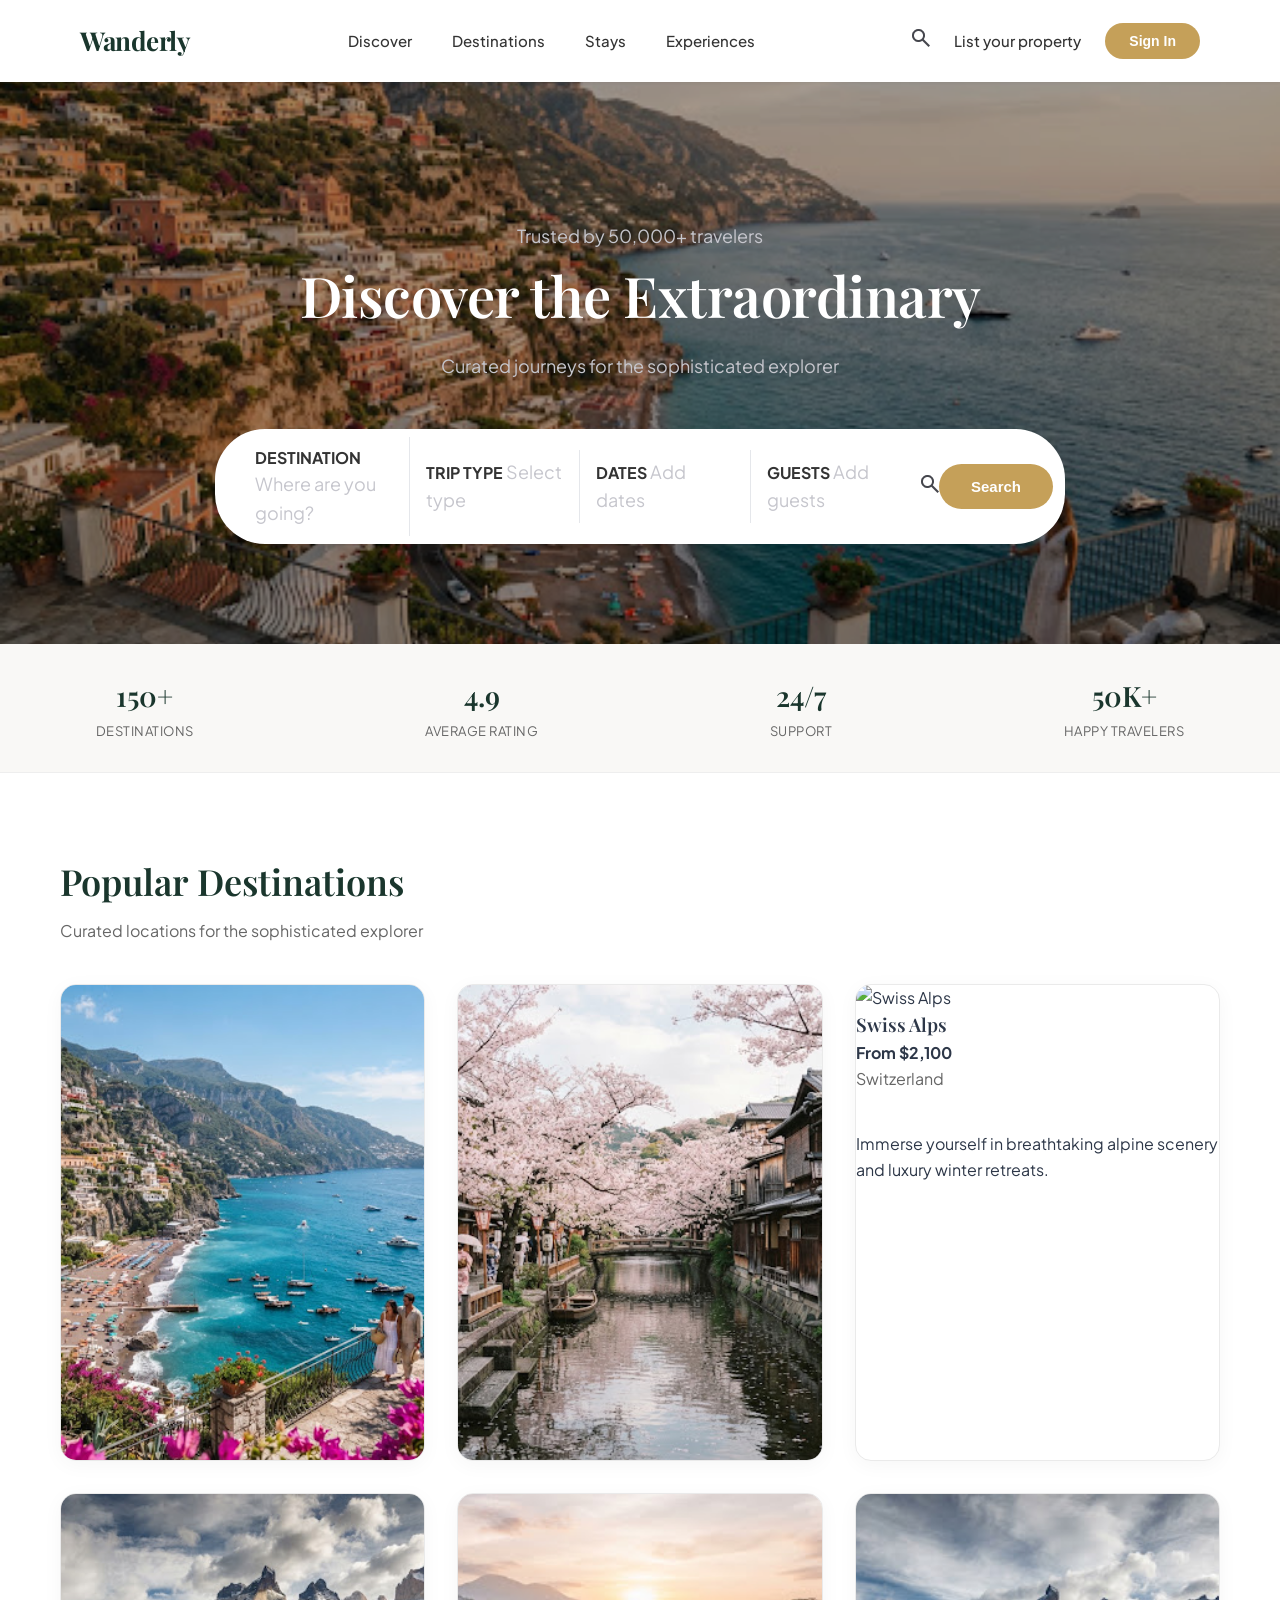
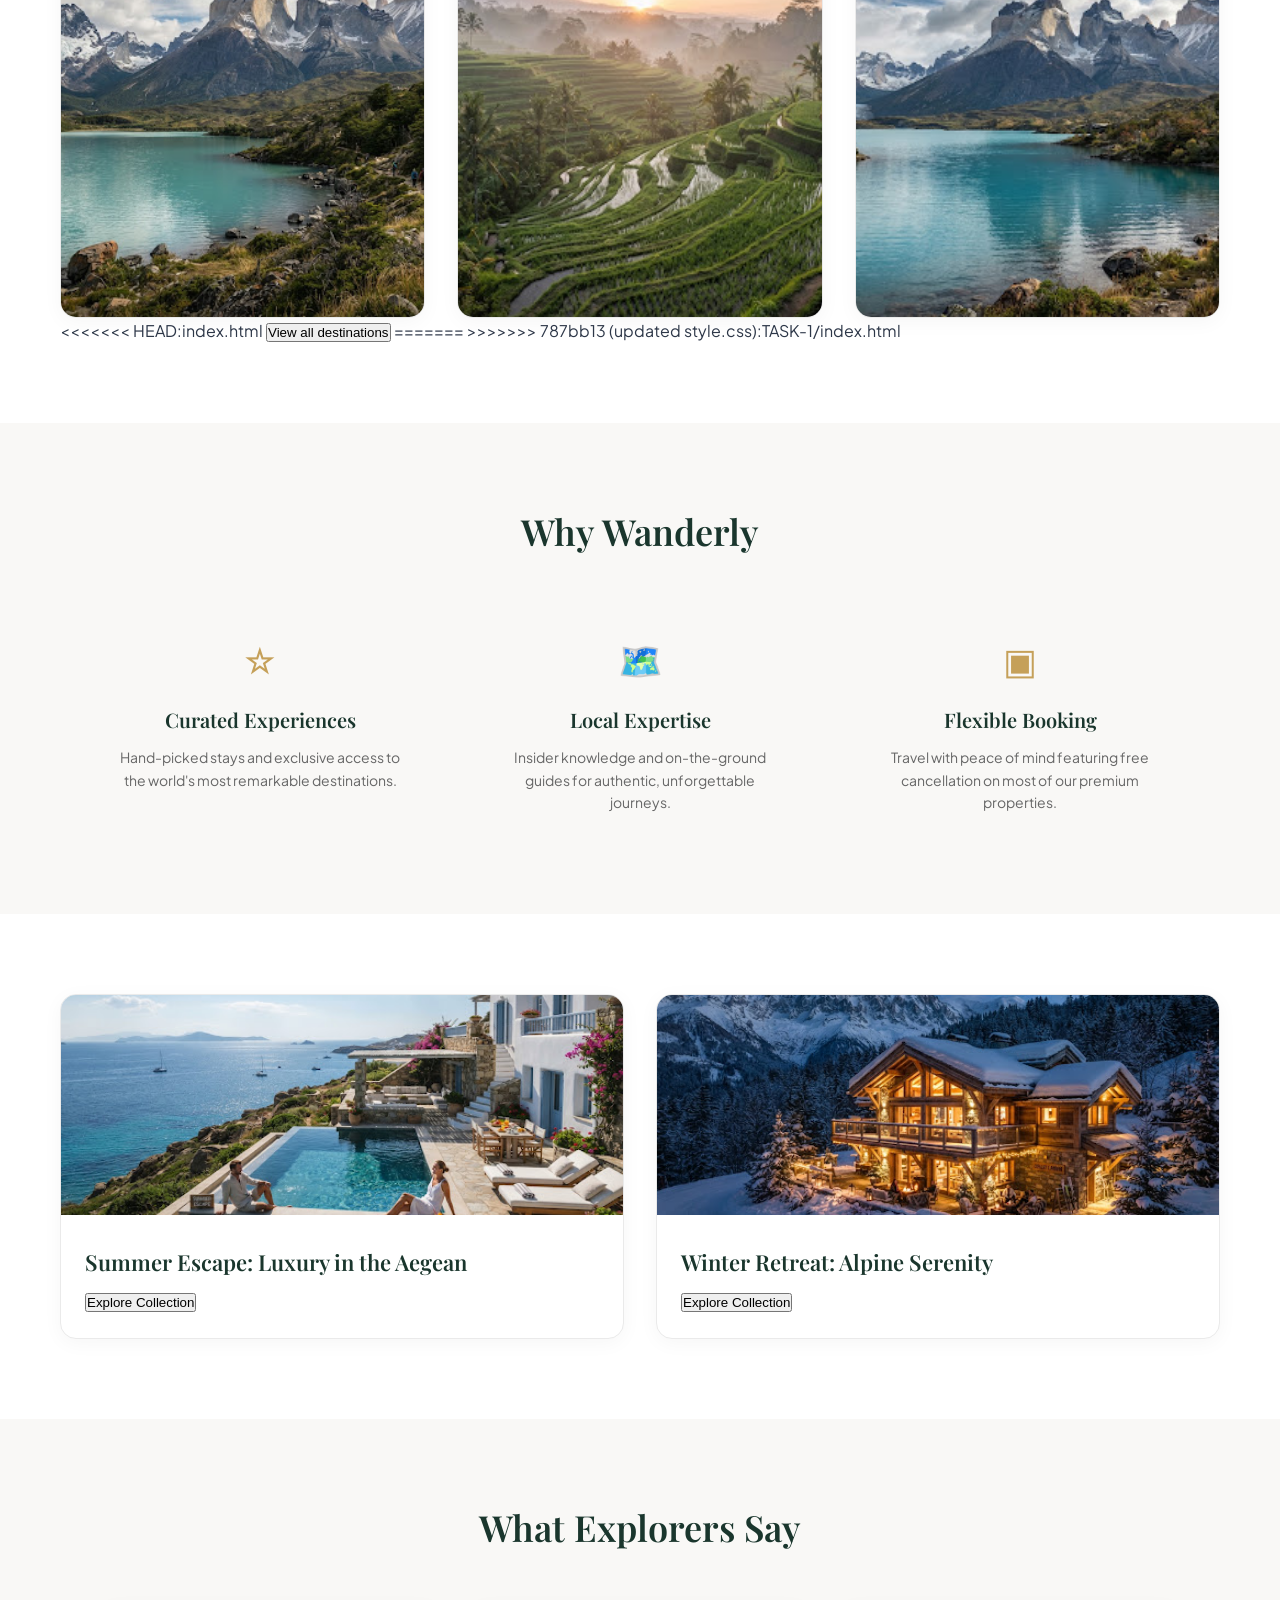
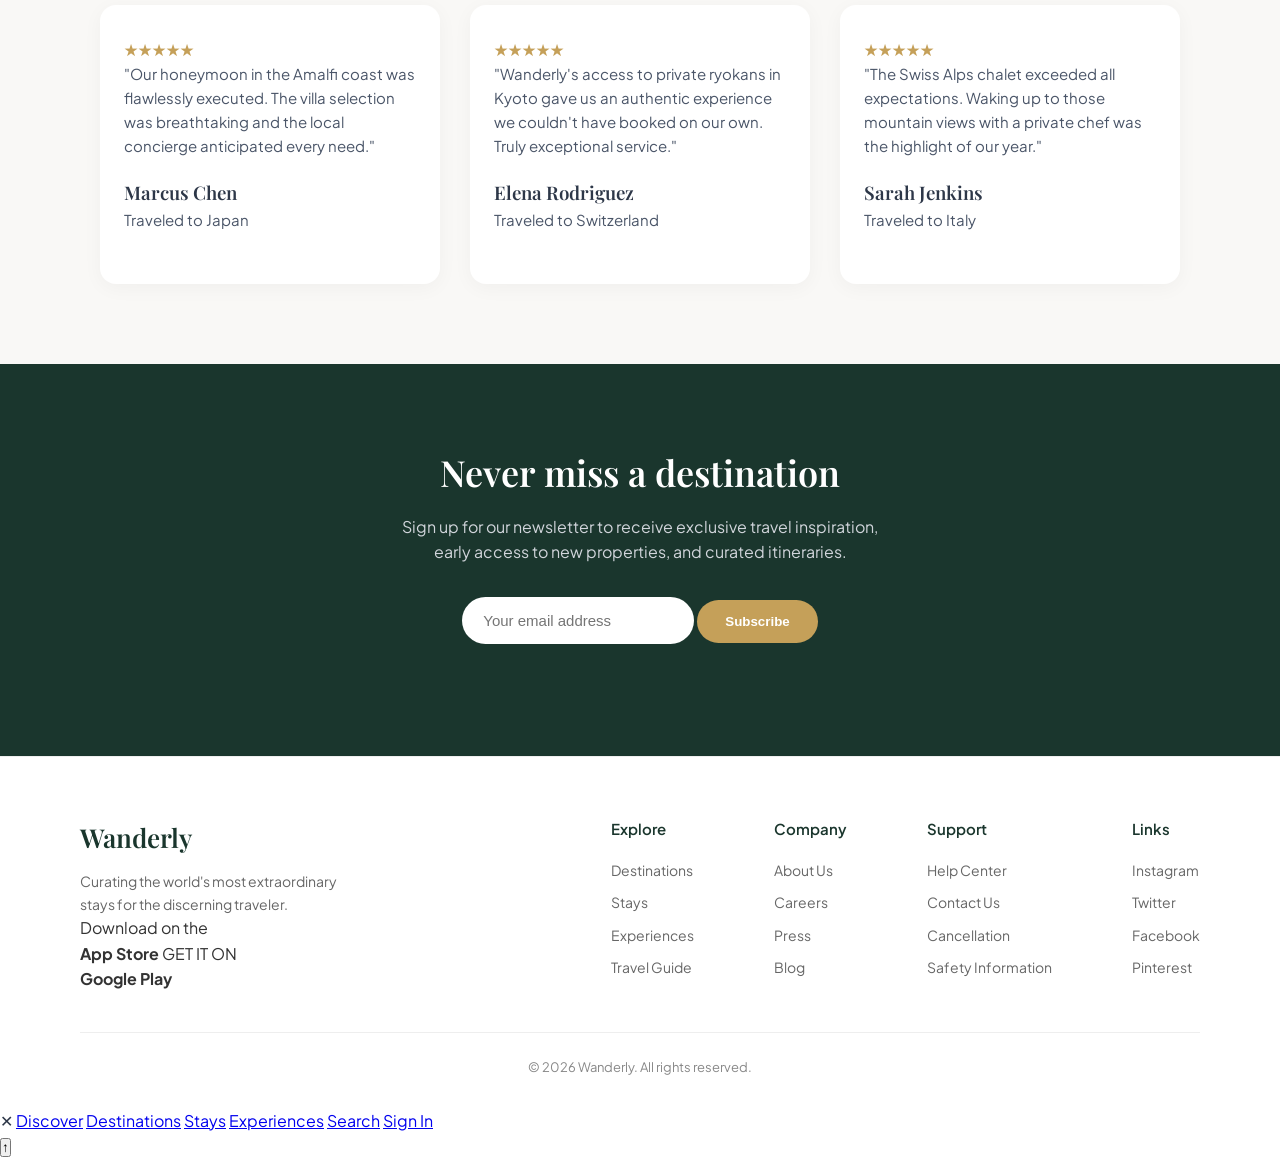
==== TASK-1/index.html @ 1d89bd7f "updated wanderly" ====
<!DOCTYPE html>
<html lang="en">

<head>
    <meta charset="UTF-8">
    <meta name="viewport" content="width=device-width, initial-scale=1.0">
    <title>Wanderly</title>
    <link rel="stylesheet" href="style.css">
</head>

<body>

    <header>
        <nav class="navbar">
            <a href="#" class="logo">Wanderly</a>

            <div class="nav-links">
                <a href="#">Discover</a>
                <a href="#">Destinations</a>
                <a href="#">Stays</a>
                <a href="#">Experiences</a>
            </div>

            <div class="nav-right">
                
                    <span>
    <img src="Button.png" alt="Image">
</span>
                </span>
                <a href="#">List your property</a>
                <button>Sign In</button>
            </div>

            <div class="hamburger">☰</div>
        </nav>

        <section class="hero">
            <div class="hero-content">
                <p>Trusted by 50,000+ travelers</p>
                <h1>Discover the Extraordinary</h1>
                <p>Curated journeys for the sophisticated explorer</p>
            </div>

            <div class="search-box">
                <div>
                    <strong>DESTINATION</strong>
                    <span>Where are you going?</span>
                </div>

                <div>
                    <strong>TRIP TYPE</strong>
                    <span>Select type</span>
                </div>

                <div>
                    <strong>DATES</strong>
                    <span>Add dates</span>
                </div>

                <div>
                    <strong>GUESTS</strong>
                    <span>Add guests</span>
                </div>
<span>
    <img src="Button.png" alt="">
</span>
                <button id="searchBtn">Search</button>
            </div>
        </section>

        <section class="stats">
            <div>
                <h3>150+</h3>
                <p>Destinations</p>
            </div>

            <div>
                <h3>4.9</h3>
                <p>Average Rating</p>
            </div>

            <div>
                <h3>24/7</h3>
                <p>Support</p>
            </div>

            <div>
                <h3>50K+</h3>
                <p>Happy Travelers</p>
            </div>
        </section>
    </header>


    <section class="destinations">
        <h2>Popular Destinations</h2>
        <p>Curated locations for the sophisticated explorer</p>

        <div class="destination-cards">

            <div class="card">
                <img src="card1.jpg" alt="Amalfi Coast">
                <span class="rating">4.9</span>
                <h3>Amalfi Coast</h3>
                <h4>From $1,500</h4>
                <p>Italy</p>
                <span>Experience the dramatic coastline, pastel-colored villages, and lemon groves of southern Italy.</span>
            </div>

            <div class="card">
                <img src="card2.jpg" alt="Kyoto">
                <span class="rating">4.8</span>
                <h3>Kyoto</h3>
                <h4>From $1,200</h4>
                <p>Japan</p>
                <span>Discover ancient temples, traditional tea houses, and tranquil bamboo forests.</span>
            </div>

            <div class="card">
                <img src="card3.jpg" alt="Swiss Alps">
                <span class="rating">4.9</span>
                <h3>Swiss Alps</h3>
                <h4>From $2,100</h4>
                <p>Switzerland</p>
                <span>Immerse yourself in breathtaking alpine scenery and luxury winter retreats.</span>
            </div>

            <div class="card">
                <img src="card4.jpg" alt="Santorini">
                <span class="rating">4.7</span>
                <h3>Santorini</h3>
                <h4>From $1,400</h4>
                <p>Greece</p>
                <span>Iconic whitewashed buildings overlooking the deep blue Aegean sea.</span>
            </div>

            <div class="card">
                <img src="card5.jpg" alt="Bali">
                <span class="rating">4.8</span>
                <h3>Bali</h3>
                <h4>From $950</h4>
                <p>Indonesia</p>
                <span>Lush jungles, vibrant culture, and serene wellness retreats.</span>
            </div>

            <div class="card">
                <img src="card6.jpg" alt="Patagonia">
                <span class="rating">4.9</span>
                <h3>Patagonia</h3>
                <h4>From $2,400</h4>
                <p>Chile</p>
                <span>Untamed wilderness, dramatic glaciers, and awe-inspiring landscapes.</span>
            </div>

        </div>

<<<<<<< HEAD:index.html
        <button class="view-all">View all destinations</button>
=======
   
>>>>>>> 787bb13 (updated style.css):TASK-1/index.html
    </section>


    <section class="why">
        <h2>Why Wanderly</h2>

        <div class="features">

            <div>
                <span>☆</span>
                <h3>Curated Experiences</h3>
                <p>Hand-picked stays and exclusive access to the world's most remarkable destinations.</p>
            </div>

            <div>
                <span>🗺️</span>
                <h3>Local Expertise</h3>
                <p>Insider knowledge and on-the-ground guides for authentic, unforgettable journeys.</p>
            </div>

            <div>
                <span>▣</span>
                <h3>Flexible Booking</h3>
                <p>Travel with peace of mind featuring free cancellation on most of our premium properties.</p>
            </div>

        </div>
    </section>


    <section class="offers">

        <div class="offer-card">
            <img src="offercard1.jpg"
                alt="Summer Escape">

            <div class="offer-text">
                <h2>Summer Escape: Luxury in the Aegean</h2>
                <button>Explore Collection</button>
            </div>
        </div>

        <div class="offer-card">
            <img src="offercard2.jpg"
                alt="Winter Retreat">

            <div class="offer-text">
                <h2>Winter Retreat: Alpine Serenity</h2>
                <button>Explore Collection</button>
            </div>
        </div>

    </section>


    <section class="testimonials">
        <h2>What Explorers Say</h2>

        <div class="reviews">

            <div class="review">
                <span>★★★★★</span>
                <p>"Our honeymoon in the Amalfi coast was flawlessly executed. The villa selection was breathtaking and the local concierge anticipated every need."</p>
                <h3>Marcus Chen</h3>
                <p>Traveled to Japan</p>
            </div>

            <div class="review">
                <span>★★★★★</span>
                <p>"Wanderly's access to private ryokans in Kyoto gave us an authentic experience we couldn't have booked on our own. Truly exceptional service."</p>
                <h3>Elena Rodriguez</h3>
                <p>Traveled to Switzerland</p>
            </div>

            <div class="review">
                <span>★★★★★</span>
                <p>"The Swiss Alps chalet exceeded all expectations. Waking up to those mountain views with a private chef was the highlight of our year."</p>
                <h3>Sarah Jenkins</h3>
                <p>Traveled to Italy</p>
            </div>

        </div>
    </section>


    <section class="newsletter">
        <h2>Never miss a destination</h2>

        
        <p>
    Sign up for our newsletter to receive exclusive travel inspiration,<br>
    early access to new properties, and curated itineraries.
</p>

        <input type="email" id="email" placeholder="Your email address">
        <button id="subscribe">Subscribe</button>

        <p id="message"></p>
    </section>


    <footer class="footer">

        <div class="footer-content">

            <div class="footer-brand">
                <h2>Wanderly</h2>
                <p>Curating the world's most extraordinary stays for the discerning traveler.</p>

                <div class="app-buttons">
                    <span>Download on the<br><strong>App Store</strong></span>
                    <span>GET IT ON<br><strong>Google Play</strong></span>
                </div>
            </div>

            <div class="footer-links">

                <div>
                    <h4>Explore</h4>
                    <a href="#">Destinations</a>
                    <a href="#">Stays</a>
                    <a href="#">Experiences</a>
                    <a href="#">Travel Guide</a>
                </div>

                <div>
                    <h4>Company</h4>
                    <a href="#">About Us</a>
                    <a href="#">Careers</a>
                    <a href="#">Press</a>
                    <a href="#">Blog</a>
                </div>

                <div>
                    <h4>Support</h4>
                    <a href="#">Help Center</a>
                    <a href="#">Contact Us</a>
                    <a href="#">Cancellation</a>
                    <a href="#">Safety Information</a>
                </div>

                <div>
                    <h4>Links</h4>
                    <a href="#">Instagram</a>
                    <a href="#">Twitter</a>
                    <a href="#">Facebook</a>
                    <a href="#">Pinterest</a>
                </div>

            </div>

        </div>

        <div class="footer-bottom">
            © 2026 Wanderly. All rights reserved.
        </div>

    </footer>


    <div class="mobile-menu">
        <span class="close">✕</span>
        <a href="#">Discover</a>
        <a href="#">Destinations</a>
        <a href="#">Stays</a>
        <a href="#">Experiences</a>
        <a href="#">Search</a>
        <a href="#">Sign In</a>
    </div>


    <button id="topBtn">↑</button>

    <script src="script.js"></script>

</body>
</html>
---- TASK-1/style.css ----
@import url('https://fonts.googleapis.com/css2?family=Playfair+Display:ital,wght@0,400..700;1,400..700&family=Plus+Jakarta+Sans:wght@300;400;500;600;700&display=swap');

* {
    margin: 0;
    padding: 0;
    box-sizing: border-box;
}

html {
    scroll-behavior: smooth;
}

body {
    font-family: 'Plus Jakarta Sans', Arial, sans-serif;
    line-height: 1.6;
    background-color: #FFFFFF;
    color: #2D3748;
    overflow-x: hidden;
}


h1, h2, h3 {
    font-family: 'Playfair Display', Georgia, serif;
    font-weight: 600;
}


.navbar {
    display: flex;
    justify-content: space-between;
    align-items: center;
    background-color: #FFFFFF;
    padding: 20px 80px;
    position: sticky;
    top: 0;
    z-index: 100;
    box-shadow: 0 1px 3px rgba(0, 0, 0, 0.05);
}

.logo {
    font-family: 'Playfair Display', Georgia, serif;
    font-size: 26px;
    font-weight: 700;
    color: #1A362D;
    text-decoration: none;
    letter-spacing: -0.5px;
}

.nav-links {
    display: flex;
    gap: 40px;
}

.nav-links a,
.nav-right a {
    color: #333333;
    text-decoration: none;
    font-size: 15px;
    font-weight: 500;
    transition: color 0.2s ease;
}

.nav-links a:hover,
.nav-right a:hover {
    color: #C5A059;
}

.nav-right {
    display: flex;
    align-items: center;
    gap: 24px;
}

.nav-right button {
    padding: 10px 24px;
    border: none;
    background: #C5A059;
    color: #FFFFFF;
    font-weight: 600;
    font-size: 14px;
    border-radius: 30px;
    cursor: pointer;
    transition: background-color 0.2s ease;
}

.nav-right button:hover {
    background: #B38E46;
}

.hamburger {
    display: none;
    font-size: 28px;
    cursor: pointer;
    color: #1A362D;
}


.hero {
    position: relative;
    background: linear-gradient(rgba(0, 0, 0, 0.35), rgba(0, 0, 0, 0.35)), url("bg.jpg") center/cover no-repeat;
    color: #FFFFFF;
    padding: 140px 20px 100px;
    text-align: center;
    display: flex;
    flex-direction: column;
    align-items: center;
    justify-content: center;
}

.hero h1 {
    font-size: 56px;
    color: #FFFFFF;
    margin-bottom: 12px;
    letter-spacing: -0.5px;
}

.hero p,
.hero span {
    font-size: 18px;
    max-width: 650px;
    margin: 0 auto;
    color: #C6C6CD;
    background: transparent;
}


.search-box {
    display: flex;
    align-items: center;
    background: #FFFFFF;
    color: #333333;
    padding: 8px 12px 8px 24px;
    margin-top: 48px;
    border-radius: 50px;
    box-shadow: 0 15px 35px rgba(0, 0, 0, 0.15);
    max-width: 850px;
    width: 100%;
}

.search-box div {
    flex: 1;
    padding: 8px 16px;
    text-align: left;
    border-right: 1px solid #E5E7EB;
}

.search-box div:last-of-type {
    border-right: none;
}

.search-box label {
    display: block;
    font-size: 11px;
    text-transform: uppercase;
    letter-spacing: 0.8px;
    color: #888888;
    font-weight: 600;
}

.search-box input, 
.search-box select {
    width: 100%;
    border: none;
    outline: none;
    background: transparent;
    font-size: 15px;
    font-weight: 500;
    color: #1A362D;
}

.search-box button {
    background: #C5A059;
    color: #FFFFFF;
    border: none;
    padding: 14px 32px;
    border-radius: 30px;
    font-weight: 600;
    font-size: 15px;
    cursor: pointer;
    transition: background 0.2s ease;
}

.search-box button:hover {
    background: #B38E46;
}

.stats {
    display: flex;
    justify-content: center;
    gap: 80px;
    background: #F9F8F6;
    padding: 30px 20px;
    text-align: center;
    border-bottom: 1px solid #EEEEEE;
   
    display: flex;
    justify-content: space-around;
}


.stats h3 {
    font-size: 28px;
    color: #1A362D;
    margin-bottom: 2px;
   
}

.stats p {
    font-size: 13px;
    color: #666666;
    text-transform: uppercase;
    letter-spacing: 0.5px;
}


.destinations {
    max-width: 1200px;
    margin: 0 auto;
    padding: 80px 20px;
}

.destinations h2 {
    font-size: 36px;
    color: #1A362D;
    margin-bottom: 8px;
    text-align: left;
}

.destinations p {
    font-size: 16px;
    color: #666666;
    margin-bottom: 40px;
    text-align: left;
}

.destination-cards {
    display: grid;
    grid-template-columns: repeat(3, 1fr);
    gap: 32px;
}

.destination-card, 
.card {
    background: #FFFFFF;
    border: 1px solid #EAEAEA;
    border-radius: 16px;
    overflow: hidden;
    transition: transform 0.3s ease, box-shadow 0.3s ease;
    box-shadow: 0 4px 20px rgba(0, 0, 0, 0.04);
}

.destination-card:hover, 
.card:hover {
    transform: translateY(-6px);
    box-shadow: 0 12px 30px rgba(0, 0, 0, 0.1);
}

.image-container {
    position: relative;
    width: 100%;
    height: 240px;
}

.image-container img, 
.card img {
    width: 100%;
    height: 100%;
    object-fit: cover;
}

.rating {
    position: absolute;
    top: 16px;
    right: 16px;
    background: rgba(255, 255, 255, 0.95);
    backdrop-filter: blur(4px);
    padding: 6px 14px;
    border-radius: 20px;
    font-size: 13px;
    font-weight: 700;
    color: #1A362D;
    box-shadow: 0 2px 8px rgba(0,0,0,0.1);
}

.card-content {
    padding: 24px;
    text-align: left;
}

.country {
    font-size: 12px;
    text-transform: uppercase;
    letter-spacing: 0.8px;
    color: #C5A059;
    font-weight: 700;
    margin-bottom: 6px;
}

.title-row {
    display: flex;
    justify-content: space-between;
    align-items: center;
    margin-bottom: 10px;
}

.title-row h3 {
    font-size: 22px;
    color: #1A362D;
}

.price {
    font-size: 18px;
    font-weight: 700;
    color: #1A362D;
}

.card-content p {
    font-size: 14px;
    color: #666666;
    line-height: 1.5;
}

.why {
    padding: 80px 20px;
    text-align: center;
    background: #F9F8F6;
}

.why h2 {
    font-size: 36px;
    color: #1A362D;
    margin-bottom: 50px;
}

.features {
    display: flex;
    justify-content: center;
    gap: 60px;
    max-width: 1100px;
    margin: 0 auto;
}

.features > div {
    max-width: 320px;
    padding: 20px;
}

.features span {
    font-size: 36px;
    color: #C5A059;
    margin-bottom: 16px;
    display: inline-block;
}

.features h3 {
    font-size: 20px;
    margin-bottom: 10px;
    color: #1A362D;
}

.features p {
    font-size: 14px;
    color: #666666;
}


.offers {
    display: flex;
    justify-content: center;
    gap: 32px;
    padding: 80px 20px;
    max-width: 1200px;
    margin: 0 auto;
}

.offer-card {
    flex: 1;
    background: #FFFFFF;
    border-radius: 16px;
    overflow: hidden;
    border: 1px solid #EAEAEA;
    box-shadow: 0 4px 20px rgba(0, 0, 0, 0.04);
}

.offer-card img {
    width: 100%;
    height: 220px;
    object-fit: cover;
}

.offer-text {
    padding: 24px;
    text-align: left;
}

.offer-text h2 {
    font-size: 22px;
    color: #1A362D;
    margin-bottom: 8px;
}


.testimonials {
    padding: 80px 20px;
    text-align: center;
    background-color: #F9F8F6;
}

.testimonials h2 {
    font-size: 36px;
    color: #1A362D;
    margin-bottom: 48px;
}

.reviews {
    display: flex;
    justify-content: center;
    gap: 30px;
    max-width: 1100px;
    margin: 0 auto;
}

.review {
    flex: 1;
    max-width: 340px;
    padding: 32px 24px;
    background: #FFFFFF;
    border-radius: 16px;
    box-shadow: 0 4px 20px rgba(0, 0, 0, 0.04);
    text-align: left;
}

.review p {
    font-size: 15px;
    color: #4A5568;
    margin-bottom: 20px;
    line-height: 1.6;
}

.review span {
    color: #C5A059;
    font-size: 16px;
}


.newsletter {
    background: #1A362D;
    padding: 80px 20px;
    text-align: center;
    color: #FFFFFF;
}

.newsletter h2 {
    font-size: 36px;
    color: #FFFFFF;
    margin-bottom: 12px;
}

.newsletter p {
    color: #D1D5DB;
    margin-bottom: 32px;
    font-size: 16px;
}

.newsletter form {
    display: flex;
    justify-content: center;
    gap: 12px;
    max-width: 480px;
    margin: 0 auto;
}

.newsletter input {
    flex: 1;
    padding: 14px 20px;
    border: 1px solid transparent;
    border-radius: 30px;
    outline: none;
    font-size: 15px;
}

.newsletter button {
    background: #C5A059;
    color: #FFFFFF;
    border: none;
    padding: 14px 28px;
    border-radius: 30px;
    font-weight: 600;
    cursor: pointer;
    transition: background 0.2s ease;
}

.newsletter button:hover {
    background: #B38E46;
}

.footer {
    background: #FFFFFF;
    padding: 60px 80px 30px;
    color: #333333;
    border-top: 1px solid #EEEEEE;
}

.footer-content {
    display: flex;
    justify-content: space-between;
    gap: 40px;
    max-width: 1200px;
    margin: 0 auto;
}

.footer-brand {
    max-width: 260px;
}

.footer-brand h2 {
    font-size: 26px;
    color: #1A362D;
    margin-bottom: 12px;
}

.footer-brand p {
    font-size: 14px;
    color: #666666;
    line-height: 1.6;
}

.footer-links {
    display: flex;
    gap: 80px;
}

.footer-links h4 {
    font-size: 15px;
    font-weight: 600;
    color: #1A362D;
    margin-bottom: 18px;
}

.footer-links a {
    display: block;
    color: #666666;
    text-decoration: none;
    font-size: 14px;
    margin-bottom: 10px;
    transition: color 0.2s ease;
}

.footer-links a:hover {
    color: #C5A059;
}

.footer-bottom {
    border-top: 1px solid #EEEEEE;
    max-width: 1200px;
    margin: 40px auto 0;
    padding-top: 24px;
    font-size: 13px;
    color: #888888;
    text-align: center;
}


@media (max-width: 1024px) {
    .destination-cards {
        grid-template-columns: repeat(2, 1fr);
    }
    .navbar {
        padding: 20px 40px;
    }
    .footer {
        padding: 40px 40px 20px;
    }
}

@media (max-width: 768px) {
    .navbar {
        padding: 15px 20px;
    }

    .nav-links,
    .nav-right {
        display: none;
    }

    .hamburger {
        display: block;
    }

    .hero {
        padding: 80px 20px 60px;
    }

    .hero h1 {
        font-size: 36px;
    }

    .search-box {
        flex-direction: column;
        border-radius: 20px;
        padding: 16px;
        gap: 12px;
    }

    .search-box div {
        width: 100%;
        padding: 8px 0;
        border-right: none;
        border-bottom: 1px solid #EEEEEE;
    }

    .search-box div:last-of-type {
        border-bottom: none;
    }

    .search-box button {
        width: 100%;
        margin-top: 8px;
    }

    .stats {
        flex-wrap: wrap;
        gap: 24px;
    }

    .destination-cards {
        grid-template-columns: 1fr;
    }

    .features, .offers, .reviews {
        flex-direction: column;
        align-items: center;
    }

    .footer-content {
        flex-direction: column;
        gap: 32px;
    }

    .footer-links {
        flex-wrap: wrap;
        gap: 40px;
    }
    
    .newsletter form {
        flex-direction: column;
    }
}
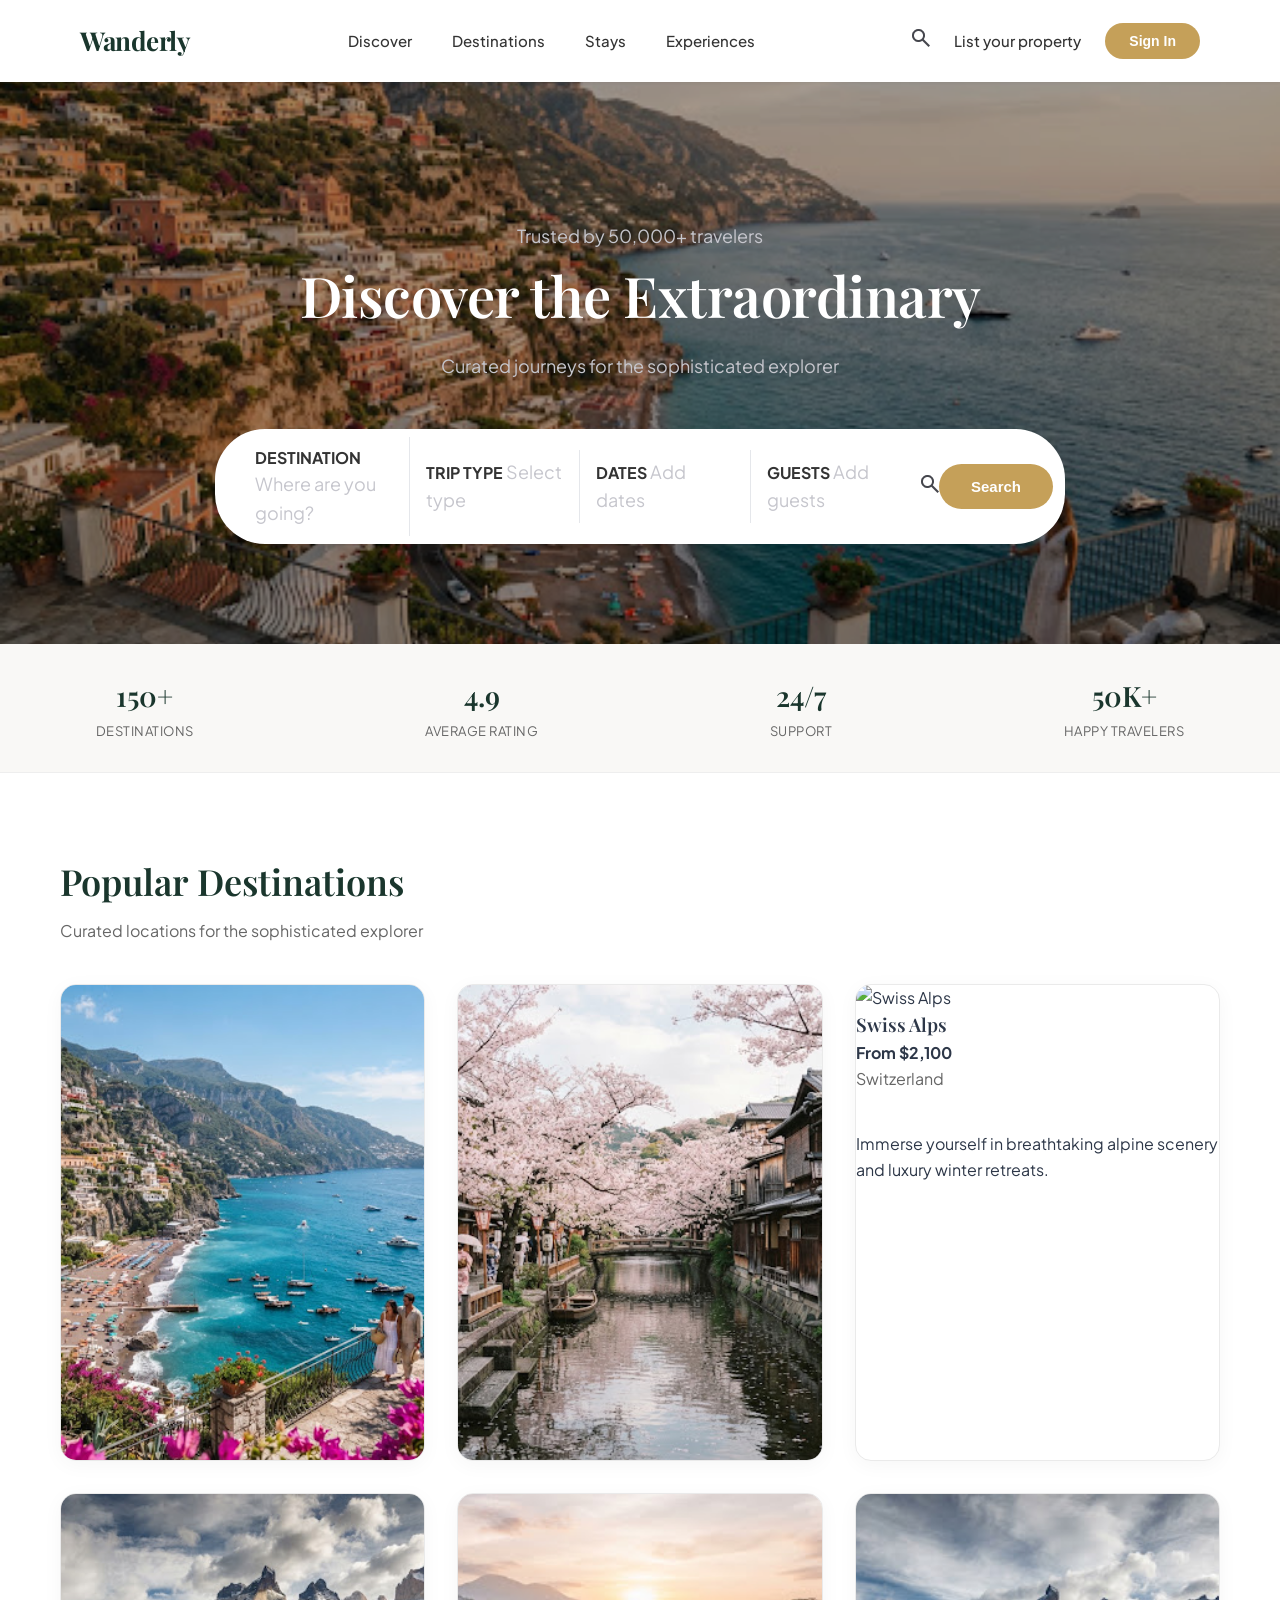
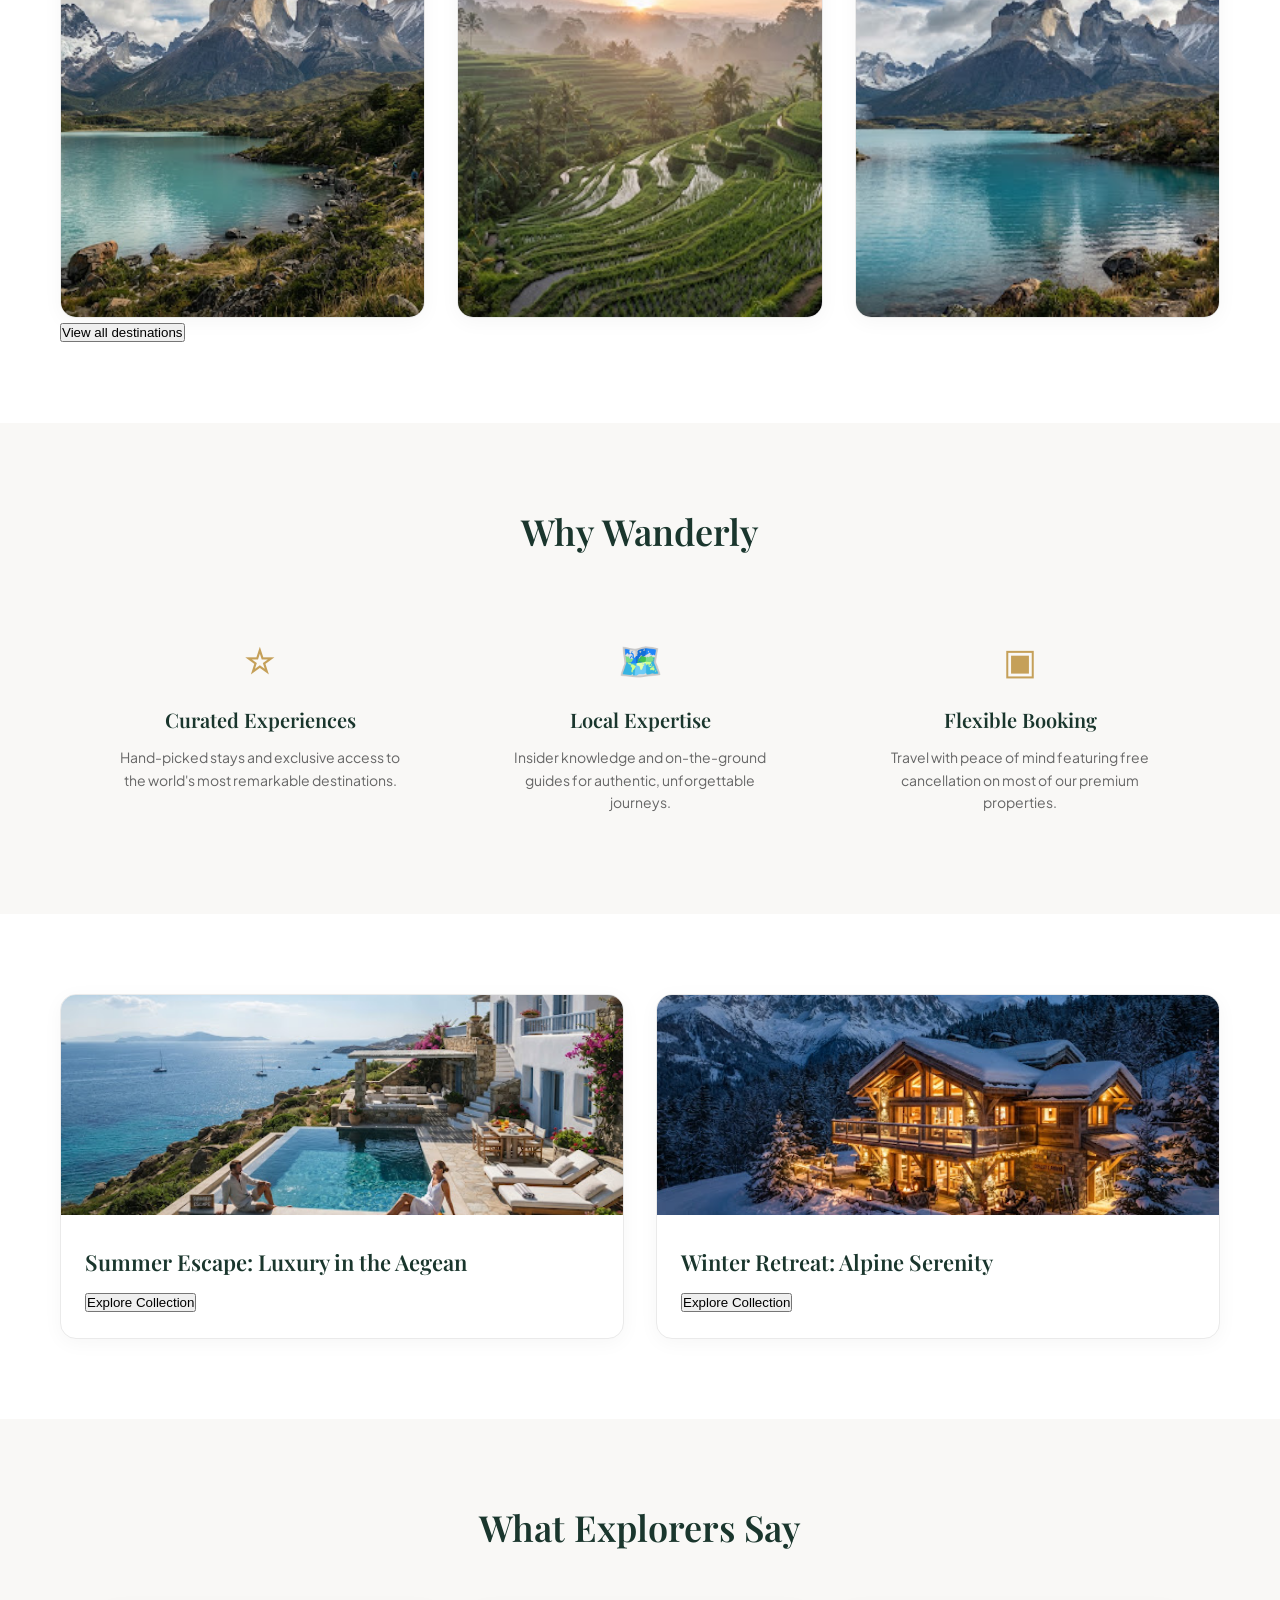
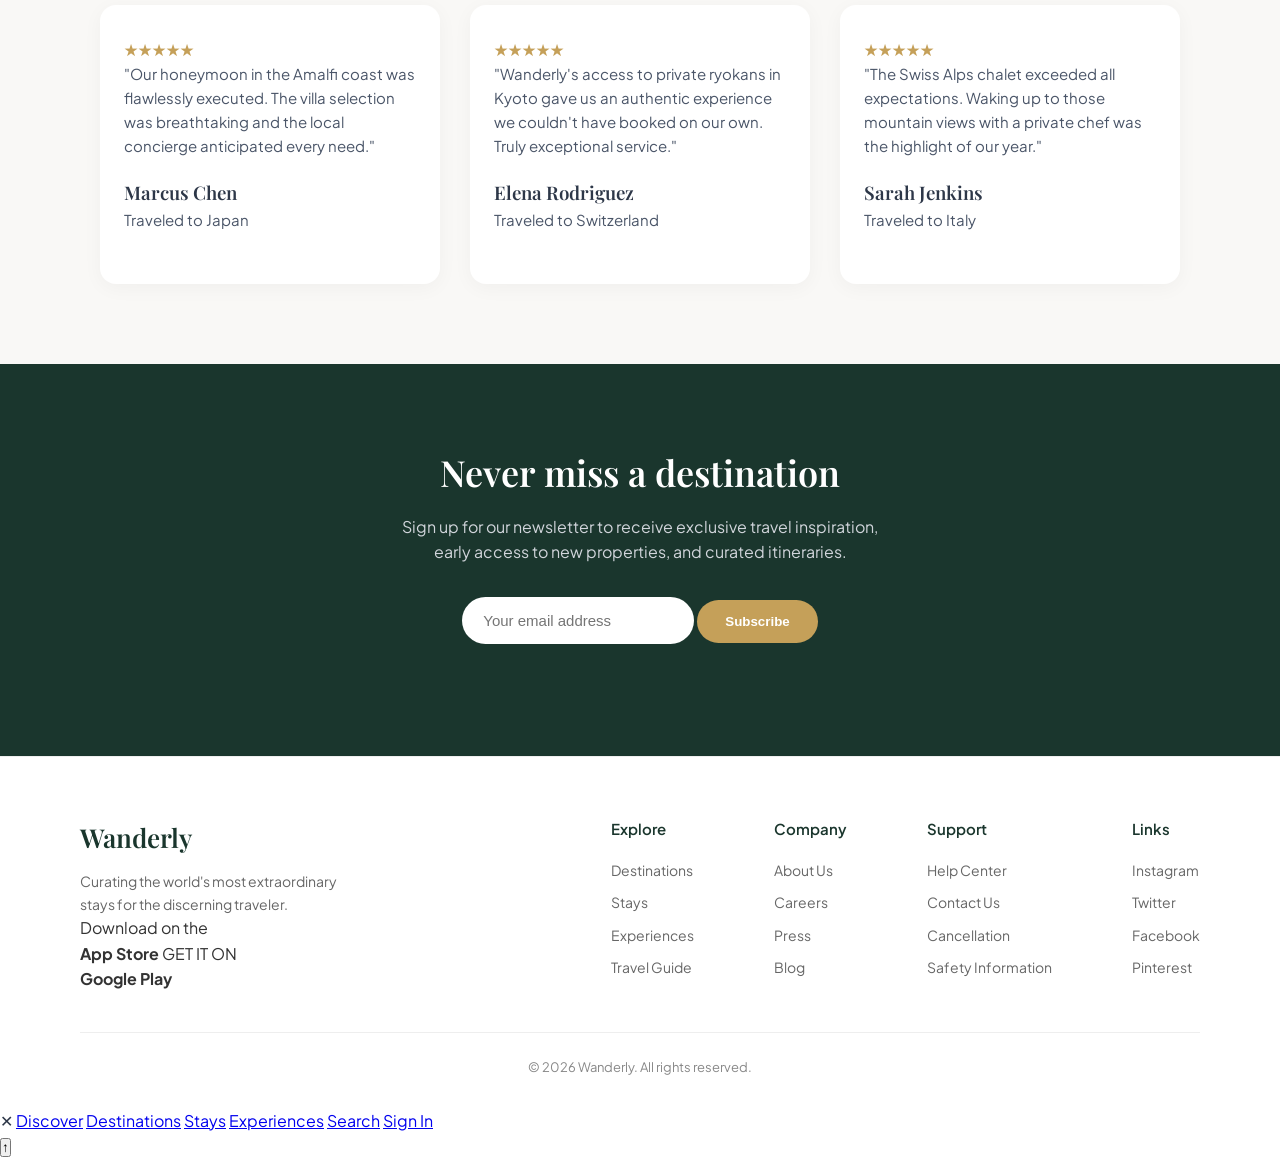
==== commit ad422681: "update Wanderly" ====
--- a/TASK-1/index.html
+++ b/TASK-1/index.html
@@ -154,11 +154,9 @@
 
         </div>
 
-<<<<<<< HEAD:index.html
+
         <button class="view-all">View all destinations</button>
-=======
-   
->>>>>>> 787bb13 (updated style.css):TASK-1/index.html
+
     </section>
 
 
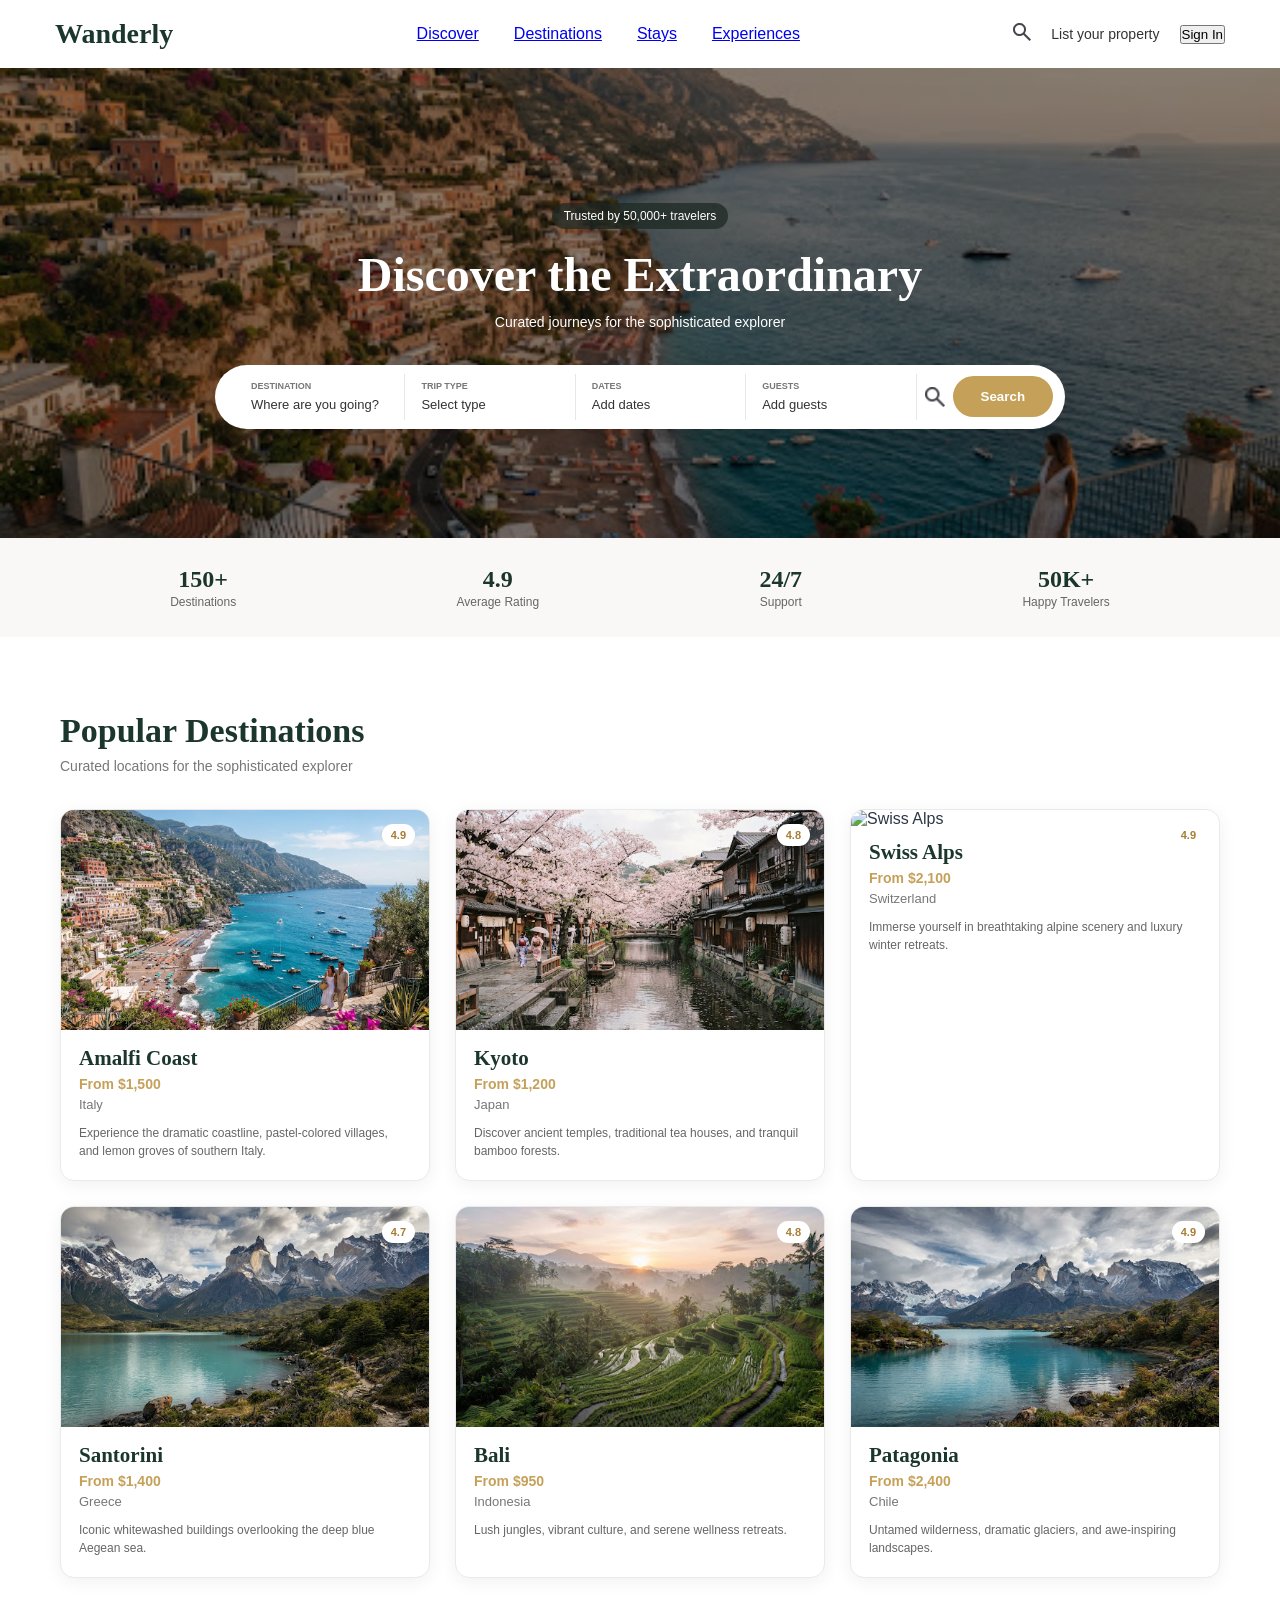
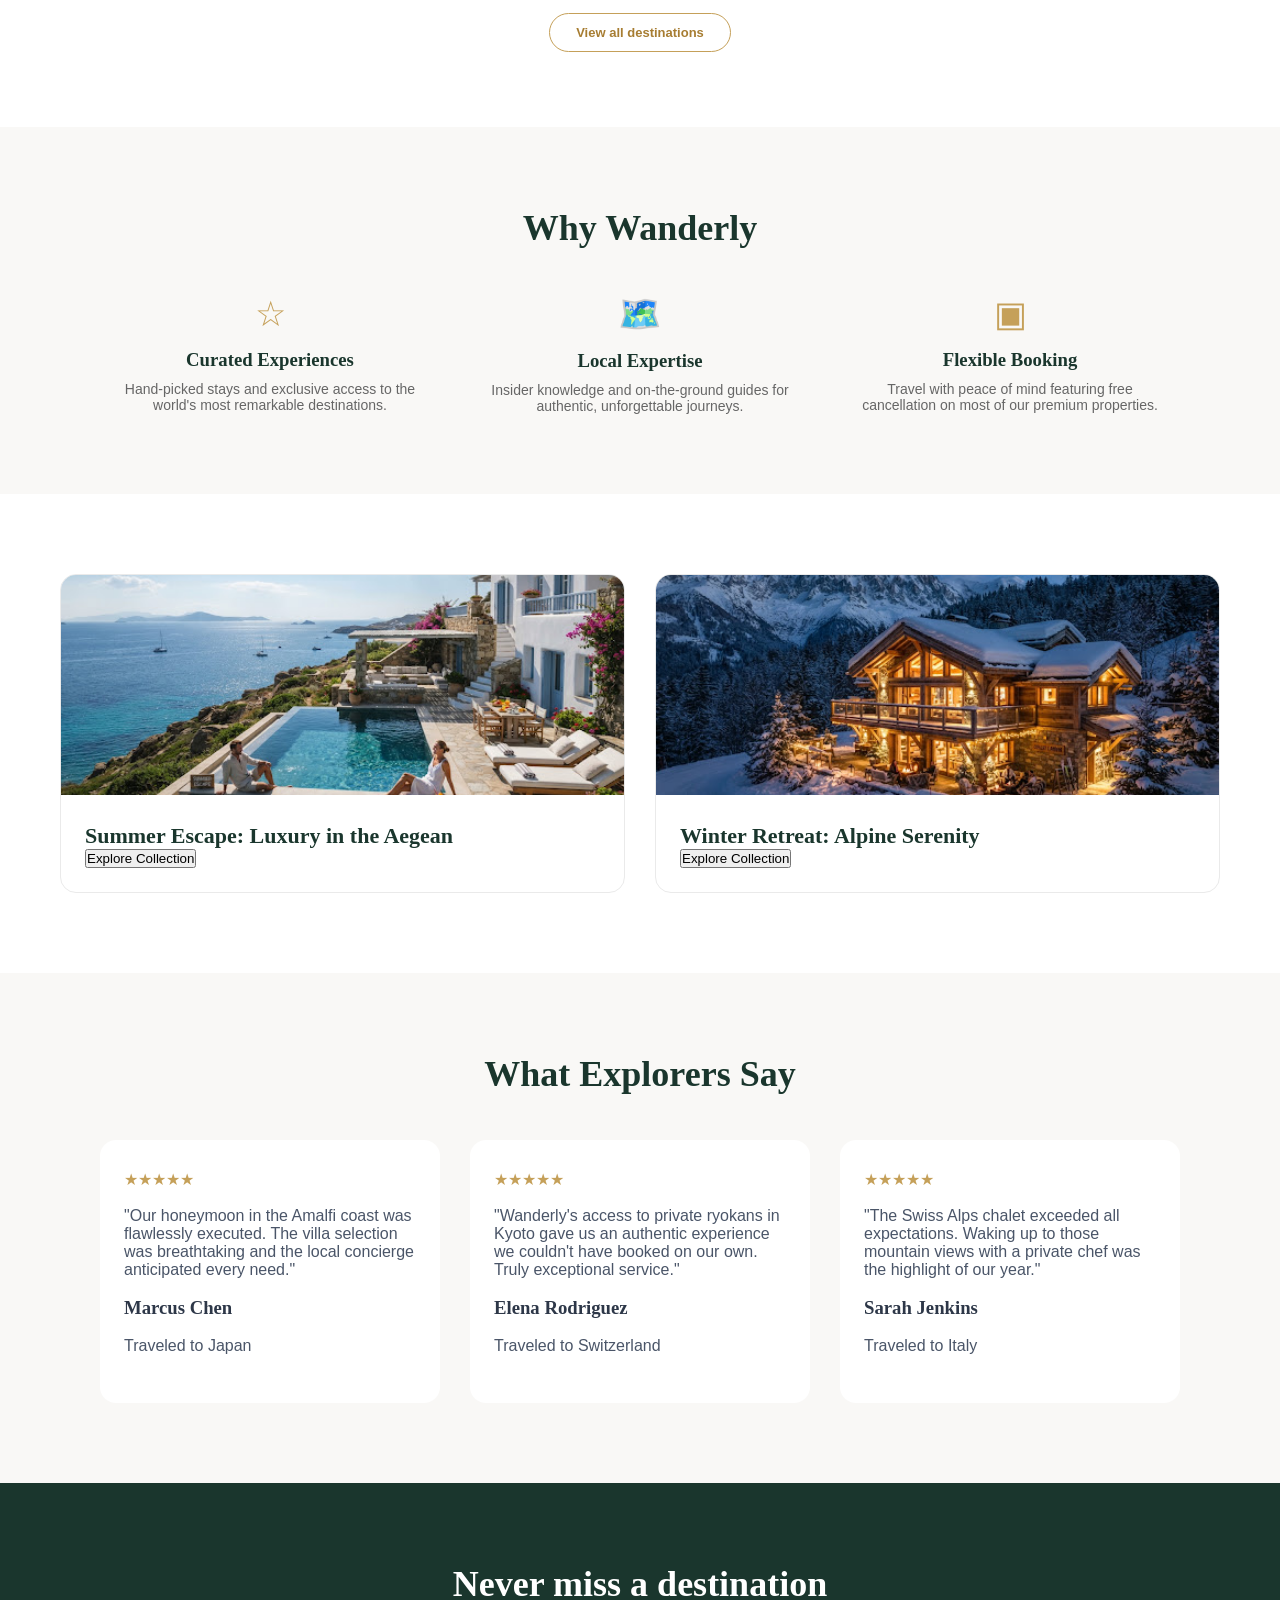
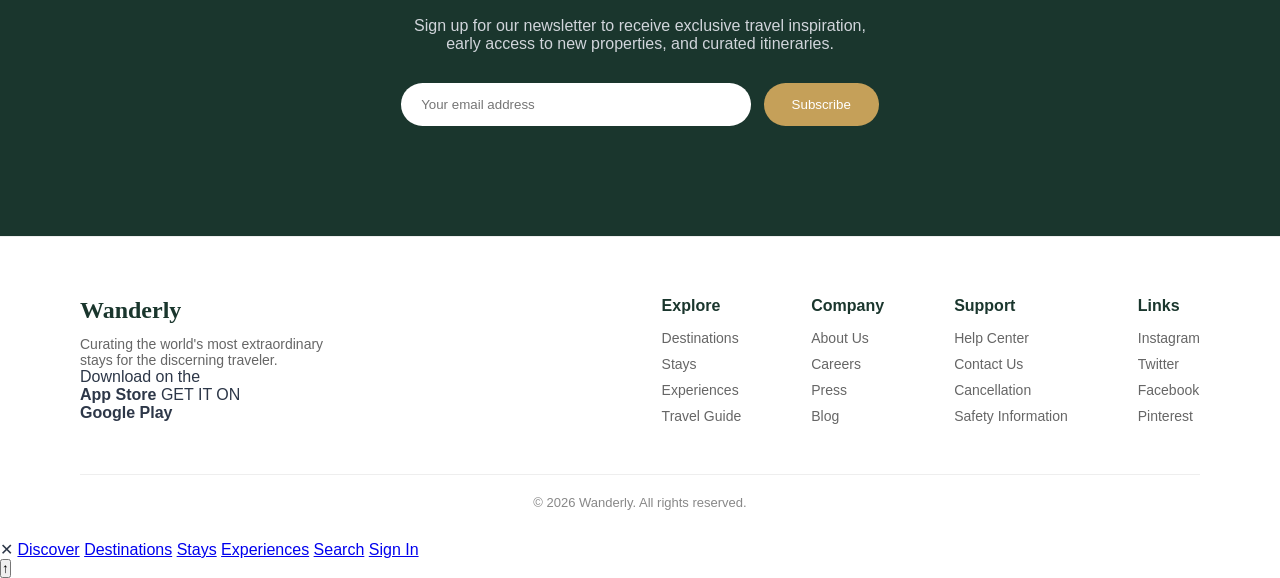
==== commit 0717d431: "merge remote Wanderly changes" ====
--- a/TASK-1/index.html
+++ b/TASK-1/index.html
@@ -11,30 +11,35 @@
 <body>
 
     <header>
-        <nav class="navbar">
-            <a href="#" class="logo">Wanderly</a>
-
-            <div class="nav-links">
-                <a href="#">Discover</a>
-                <a href="#">Destinations</a>
-                <a href="#">Stays</a>
-                <a href="#">Experiences</a>
-            </div>
-
-            <div class="nav-right">
-                
-                    <span>
-    <img src="Button.png" alt="Image">
-</span>
-                </span>
-                <a href="#">List your property</a>
-                <button>Sign In</button>
-            </div>
-
-            <div class="hamburger">☰</div>
-        </nav>
-
-        <section class="hero">
+
+    <nav class="navbar">
+
+        <a href="#" class="logo">Wanderly</a>
+
+        <div class="nav-links">
+            <a href="#">Discover</a>
+            <a href="#">Destinations</a>
+            <a href="#">Stays</a>
+            <a href="#">Experiences</a>
+        </div>
+
+        <div class="nav-right">
+
+            <span class="search-icon">
+                <img src="Button.png" alt="Search">
+            </span>
+
+            <a href="#">List your property</a>
+
+            <button>Sign In</button>
+
+        </div>
+
+        <div class="hamburger">☰</div>
+
+    </nav>
+
+    <section class="hero">
             <div class="hero-content">
                 <p>Trusted by 50,000+ travelers</p>
                 <h1>Discover the Extraordinary</h1>
@@ -61,9 +66,9 @@
                     <strong>GUESTS</strong>
                     <span>Add guests</span>
                 </div>
-<span>
-    <img src="Button.png" alt="">
-</span>
+                <span>
+                    <img src="Button.png" alt="">
+                </span>
                 <button id="searchBtn">Search</button>
             </div>
         </section>
@@ -104,7 +109,8 @@
                 <h3>Amalfi Coast</h3>
                 <h4>From $1,500</h4>
                 <p>Italy</p>
-                <span>Experience the dramatic coastline, pastel-colored villages, and lemon groves of southern Italy.</span>
+                <span>Experience the dramatic coastline, pastel-colored villages, and lemon groves of southern
+                    Italy.</span>
             </div>
 
             <div class="card">
@@ -190,8 +196,7 @@
     <section class="offers">
 
         <div class="offer-card">
-            <img src="offercard1.jpg"
-                alt="Summer Escape">
+            <img src="offercard1.jpg" alt="Summer Escape">
 
             <div class="offer-text">
                 <h2>Summer Escape: Luxury in the Aegean</h2>
@@ -200,8 +205,7 @@
         </div>
 
         <div class="offer-card">
-            <img src="offercard2.jpg"
-                alt="Winter Retreat">
+            <img src="offercard2.jpg" alt="Winter Retreat">
 
             <div class="offer-text">
                 <h2>Winter Retreat: Alpine Serenity</h2>
@@ -219,21 +223,24 @@
 
             <div class="review">
                 <span>★★★★★</span>
-                <p>"Our honeymoon in the Amalfi coast was flawlessly executed. The villa selection was breathtaking and the local concierge anticipated every need."</p>
+                <p>"Our honeymoon in the Amalfi coast was flawlessly executed. The villa selection was breathtaking and
+                    the local concierge anticipated every need."</p>
                 <h3>Marcus Chen</h3>
                 <p>Traveled to Japan</p>
             </div>
 
             <div class="review">
                 <span>★★★★★</span>
-                <p>"Wanderly's access to private ryokans in Kyoto gave us an authentic experience we couldn't have booked on our own. Truly exceptional service."</p>
+                <p>"Wanderly's access to private ryokans in Kyoto gave us an authentic experience we couldn't have
+                    booked on our own. Truly exceptional service."</p>
                 <h3>Elena Rodriguez</h3>
                 <p>Traveled to Switzerland</p>
             </div>
 
             <div class="review">
                 <span>★★★★★</span>
-                <p>"The Swiss Alps chalet exceeded all expectations. Waking up to those mountain views with a private chef was the highlight of our year."</p>
+                <p>"The Swiss Alps chalet exceeded all expectations. Waking up to those mountain views with a private
+                    chef was the highlight of our year."</p>
                 <h3>Sarah Jenkins</h3>
                 <p>Traveled to Italy</p>
             </div>
@@ -245,11 +252,11 @@
     <section class="newsletter">
         <h2>Never miss a destination</h2>
 
-        
+
         <p>
-    Sign up for our newsletter to receive exclusive travel inspiration,<br>
-    early access to new properties, and curated itineraries.
-</p>
+            Sign up for our newsletter to receive exclusive travel inspiration,<br>
+            early access to new properties, and curated itineraries.
+        </p>
 
         <input type="email" id="email" placeholder="Your email address">
         <button id="subscribe">Subscribe</button>
@@ -333,4 +340,5 @@
     <script src="script.js"></script>
 
 </body>
+
 </html>
--- a/TASK-1/style.css
+++ b/TASK-1/style.css
@@ -1,5 +1,3 @@
-@import url('https://fonts.googleapis.com/css2?family=Playfair+Display:ital,wght@0,400..700;1,400..700&family=Plus+Jakarta+Sans:wght@300;400;500;600;700&display=swap');
-
 * {
     margin: 0;
     padding: 0;
@@ -11,315 +9,290 @@
 }
 
 body {
-    font-family: 'Plus Jakarta Sans', Arial, sans-serif;
-    line-height: 1.6;
-    background-color: #FFFFFF;
+    font-family: Arial, sans-serif;
     color: #2D3748;
+    background: white;
     overflow-x: hidden;
 }
 
-
-h1, h2, h3 {
-    font-family: 'Playfair Display', Georgia, serif;
-    font-weight: 600;
-}
-
+h1,
+h2,
+h3 {
+    font-family: Georgia, serif;
+}
+
+/* NAVBAR */
 
 .navbar {
     display: flex;
     justify-content: space-between;
     align-items: center;
-    background-color: #FFFFFF;
-    padding: 20px 80px;
-    position: sticky;
-    top: 0;
-    z-index: 100;
-    box-shadow: 0 1px 3px rgba(0, 0, 0, 0.05);
+    padding: 18px 55px;
+    background: white;
+    box-shadow: 0 1px 4px rgba(0, 0, 0, 0.06);
 }
 
 .logo {
-    font-family: 'Playfair Display', Georgia, serif;
-    font-size: 26px;
-    font-weight: 700;
+    font-family: Georgia, serif;
+    font-size: 28px;
+    font-weight: bold;
     color: #1A362D;
     text-decoration: none;
-    letter-spacing: -0.5px;
 }
 
 .nav-links {
     display: flex;
-    gap: 40px;
-}
-
-.nav-links a,
+    gap: 35px;
+    margin-left: 30px;
+}
+
+.nav-right {
+    display: flex;
+    align-items: center;
+    gap: 20px;
+}
+
 .nav-right a {
     color: #333333;
     text-decoration: none;
-    font-size: 15px;
-    font-weight: 500;
-    transition: color 0.2s ease;
-}
-
-.nav-links a:hover,
-.nav-right a:hover {
-    color: #C5A059;
-}
-
-.nav-right {
-    display: flex;
-    align-items: center;
-    gap: 24px;
-}
-
-.nav-right button {
-    padding: 10px 24px;
-    border: none;
-    background: #C5A059;
-    color: #FFFFFF;
-    font-weight: 600;
-    font-size: 14px;
-    border-radius: 30px;
-    cursor: pointer;
-    transition: background-color 0.2s ease;
-}
-
-.nav-right button:hover {
-    background: #B38E46;
+    font-size: 14px;
+    white-space: nowrap;
 }
 
 .hamburger {
     display: none;
-    font-size: 28px;
-    cursor: pointer;
-    color: #1A362D;
-}
+}
+
 
 
 .hero {
-    position: relative;
-    background: linear-gradient(rgba(0, 0, 0, 0.35), rgba(0, 0, 0, 0.35)), url("bg.jpg") center/cover no-repeat;
-    color: #FFFFFF;
-    padding: 140px 20px 100px;
+    min-height: 470px;
+    padding: 90px 20px 65px;
     text-align: center;
+    color: white;
+
+    background:
+        linear-gradient(
+            rgba(0, 0, 0, 0.45),
+            rgba(0, 0, 0, 0.45)
+        ),
+        url("bg.jpg") center/cover no-repeat;
+
     display: flex;
     flex-direction: column;
     align-items: center;
     justify-content: center;
 }
 
+.hero-content p:first-child {
+    display: inline-block;
+    padding: 6px 12px;
+    margin-bottom: 18px;
+
+    background: rgba(30, 40, 35, 0.75);
+    border-radius: 20px;
+
+    font-size: 12px;
+    color: white;
+}
+
 .hero h1 {
-    font-size: 56px;
-    color: #FFFFFF;
+    font-size: 48px;
     margin-bottom: 12px;
-    letter-spacing: -0.5px;
-}
-
-.hero p,
-.hero span {
-    font-size: 18px;
-    max-width: 650px;
-    margin: 0 auto;
-    color: #C6C6CD;
-    background: transparent;
-}
+    color: white;
+}
+
+.hero-content p:last-child {
+    font-size: 14px;
+    color: white;
+}
+
 
 
 .search-box {
-    display: flex;
-    align-items: center;
-    background: #FFFFFF;
-    color: #333333;
-    padding: 8px 12px 8px 24px;
-    margin-top: 48px;
-    border-radius: 50px;
-    box-shadow: 0 15px 35px rgba(0, 0, 0, 0.15);
     max-width: 850px;
     width: 100%;
-}
-
-.search-box div {
+    margin: 35px auto 0;
+    padding: 9px 12px 9px 20px;
+
+    display: flex;
+    align-items: center;
+
+    background: white;
+    color: #333333;
+
+    border-radius: 50px;
+    box-shadow: 0 15px 35px rgba(0, 0, 0, 0.18);
+}
+
+.search-box > div {
     flex: 1;
-    padding: 8px 16px;
+    padding: 7px 16px;
     text-align: left;
     border-right: 1px solid #E5E7EB;
 }
 
-.search-box div:last-of-type {
-    border-right: none;
-}
-
-.search-box label {
+.search-box strong {
     display: block;
-    font-size: 11px;
-    text-transform: uppercase;
-    letter-spacing: 0.8px;
-    color: #888888;
-    font-weight: 600;
-}
-
-.search-box input, 
-.search-box select {
-    width: 100%;
+    font-size: 9px;
+    color: #777777;
+    margin-bottom: 4px;
+}
+
+.search-box div span {
+    font-size: 13px;
+    color: #333333;
+}
+
+.search-box > span {
+    display: flex;
+    align-items: center;
+    justify-content: center;
+    padding: 0 8px;
+}
+
+.search-box > span img {
+    width: 20px;
+    height: 20px;
+    object-fit: contain;
+}
+
+.search-box button {
+    padding: 13px 28px;
     border: none;
-    outline: none;
-    background: transparent;
-    font-size: 15px;
-    font-weight: 500;
-    color: #1A362D;
-}
-
-.search-box button {
+    border-radius: 30px;
     background: #C5A059;
-    color: #FFFFFF;
-    border: none;
-    padding: 14px 32px;
-    border-radius: 30px;
-    font-weight: 600;
-    font-size: 15px;
+    color: white;
+    font-weight: bold;
     cursor: pointer;
-    transition: background 0.2s ease;
-}
-
-.search-box button:hover {
-    background: #B38E46;
 }
 
 .stats {
     display: flex;
-    justify-content: center;
-    gap: 80px;
+    justify-content: space-around;
+    align-items: center;
+    padding: 28px 60px;
     background: #F9F8F6;
-    padding: 30px 20px;
     text-align: center;
-    border-bottom: 1px solid #EEEEEE;
-   
-    display: flex;
-    justify-content: space-around;
-}
-
+}
 
 .stats h3 {
-    font-size: 28px;
-    color: #1A362D;
+    color: #1A362D;
+    font-family: Georgia, serif;
+    font-size: 24px;
     margin-bottom: 2px;
-   
 }
 
 .stats p {
-    font-size: 13px;
     color: #666666;
-    text-transform: uppercase;
-    letter-spacing: 0.5px;
-}
-
+    font-size: 12px;
+}
 
 .destinations {
     max-width: 1200px;
-    margin: 0 auto;
-    padding: 80px 20px;
-}
-
-.destinations h2 {
-    font-size: 36px;
-    color: #1A362D;
+    margin: auto;
+    padding: 75px 20px;
+}
+
+.destinations > h2 {
+    color: #1A362D;
+    font-size: 34px;
     margin-bottom: 8px;
-    text-align: left;
-}
-
-.destinations p {
-    font-size: 16px;
-    color: #666666;
-    margin-bottom: 40px;
-    text-align: left;
+}
+
+.destinations > p {
+    color: #777777;
+    font-size: 14px;
+    margin-bottom: 35px;
 }
 
 .destination-cards {
     display: grid;
     grid-template-columns: repeat(3, 1fr);
-    gap: 32px;
-}
-
-.destination-card, 
+    gap: 25px;
+}
+
 .card {
-    background: #FFFFFF;
+    position: relative;
+    background: white;
     border: 1px solid #EAEAEA;
-    border-radius: 16px;
+    border-radius: 14px;
     overflow: hidden;
-    transition: transform 0.3s ease, box-shadow 0.3s ease;
-    box-shadow: 0 4px 20px rgba(0, 0, 0, 0.04);
-}
-
-.destination-card:hover, 
+    box-shadow: 0 4px 18px rgba(0, 0, 0, 0.06);
+    transition: 0.3s;
+}
 .card:hover {
-    transform: translateY(-6px);
-    box-shadow: 0 12px 30px rgba(0, 0, 0, 0.1);
-}
-
-.image-container {
-    position: relative;
-    width: 100%;
-    height: 240px;
-}
-
-.image-container img, 
+    transform: translateY(-5px);
+    box-shadow: 0 10px 25px rgba(0, 0, 0, 0.10);
+}
+
 .card img {
     width: 100%;
-    height: 100%;
+    height: 220px;
     object-fit: cover;
 }
 
 .rating {
     position: absolute;
-    top: 16px;
-    right: 16px;
-    background: rgba(255, 255, 255, 0.95);
-    backdrop-filter: blur(4px);
-    padding: 6px 14px;
+    top: 14px;
+    right: 14px;
+
+    padding: 5px 9px;
     border-radius: 20px;
+
+    background: white;
+    color: #A77D32;
+
+    font-size: 11px;
+    font-weight: bold;
+
+    z-index: 2;
+}
+
+.card h3 {
+    color: #1A362D;
+    font-size: 21px;
+    margin: 12px 18px 5px;
+}
+
+.card h4 {
+    color: #C5A059;
+    font-size: 14px;
+    margin: 5px 18px;
+}
+
+.card p {
+    color: #777777;
     font-size: 13px;
-    font-weight: 700;
-    color: #1A362D;
-    box-shadow: 0 2px 8px rgba(0,0,0,0.1);
-}
-
-.card-content {
-    padding: 24px;
-    text-align: left;
-}
-
-.country {
+    margin: 5px 18px;
+}
+
+.card > span:last-child {
+    display: block;
+    color: #666666;
     font-size: 12px;
-    text-transform: uppercase;
-    letter-spacing: 0.8px;
-    color: #C5A059;
-    font-weight: 700;
-    margin-bottom: 6px;
-}
-
-.title-row {
-    display: flex;
-    justify-content: space-between;
-    align-items: center;
-    margin-bottom: 10px;
-}
-
-.title-row h3 {
-    font-size: 22px;
-    color: #1A362D;
-}
-
-.price {
-    font-size: 18px;
-    font-weight: 700;
-    color: #1A362D;
-}
-
-.card-content p {
-    font-size: 14px;
-    color: #666666;
     line-height: 1.5;
-}
-
+    margin: 12px 18px 20px;
+}
+
+.view-all {
+    display: block;
+    margin: 35px auto 0;
+    padding: 11px 26px;
+    border: 1px solid #C5A059;
+    border-radius: 25px;
+    background: white;
+    color: #A77D32;
+    cursor: pointer;
+    font-size: 13px;
+    font-weight: bold;
+    transition: 0.3s;
+}
+
+.view-all:hover {
+    background: #C5A059;
+    color: white;
+}
 .why {
     padding: 80px 20px;
     text-align: center;
@@ -327,59 +300,54 @@
 }
 
 .why h2 {
+    color: #1A362D;
     font-size: 36px;
-    color: #1A362D;
-    margin-bottom: 50px;
+    margin-bottom: 45px;
 }
 
 .features {
     display: flex;
     justify-content: center;
-    gap: 60px;
-    max-width: 1100px;
-    margin: 0 auto;
+    gap: 50px;
 }
 
 .features > div {
     max-width: 320px;
-    padding: 20px;
 }
 
 .features span {
-    font-size: 36px;
+    display: inline-block;
+    font-size: 35px;
     color: #C5A059;
-    margin-bottom: 16px;
-    display: inline-block;
+    margin-bottom: 15px;
 }
 
 .features h3 {
-    font-size: 20px;
+    color: #1A362D;
     margin-bottom: 10px;
-    color: #1A362D;
 }
 
 .features p {
-    font-size: 14px;
     color: #666666;
-}
-
+    font-size: 14px;
+}
+
+/* OFFERS */
 
 .offers {
-    display: flex;
-    justify-content: center;
-    gap: 32px;
+    max-width: 1200px;
+    margin: auto;
     padding: 80px 20px;
-    max-width: 1200px;
-    margin: 0 auto;
+
+    display: flex;
+    gap: 30px;
 }
 
 .offer-card {
     flex: 1;
-    background: #FFFFFF;
+    border: 1px solid #EAEAEA;
     border-radius: 16px;
     overflow: hidden;
-    border: 1px solid #EAEAEA;
-    box-shadow: 0 4px 20px rgba(0, 0, 0, 0.04);
 }
 
 .offer-card img {
@@ -390,123 +358,101 @@
 
 .offer-text {
     padding: 24px;
-    text-align: left;
 }
 
 .offer-text h2 {
+    color: #1A362D;
     font-size: 22px;
-    color: #1A362D;
-    margin-bottom: 8px;
-}
-
+}
+
+/* TESTIMONIALS */
 
 .testimonials {
     padding: 80px 20px;
     text-align: center;
-    background-color: #F9F8F6;
+    background: #F9F8F6;
 }
 
 .testimonials h2 {
+    color: #1A362D;
     font-size: 36px;
-    color: #1A362D;
-    margin-bottom: 48px;
+    margin-bottom: 45px;
 }
 
 .reviews {
     display: flex;
     justify-content: center;
     gap: 30px;
-    max-width: 1100px;
-    margin: 0 auto;
 }
 
 .review {
     flex: 1;
     max-width: 340px;
-    padding: 32px 24px;
-    background: #FFFFFF;
+    padding: 30px 24px;
+    background: white;
     border-radius: 16px;
-    box-shadow: 0 4px 20px rgba(0, 0, 0, 0.04);
     text-align: left;
-}
-
-.review p {
-    font-size: 15px;
-    color: #4A5568;
-    margin-bottom: 20px;
-    line-height: 1.6;
 }
 
 .review span {
     color: #C5A059;
-    font-size: 16px;
-}
-
+}
+
+.review p {
+    color: #4A5568;
+    margin: 18px 0;
+}
+
+/* NEWSLETTER */
 
 .newsletter {
-    background: #1A362D;
     padding: 80px 20px;
     text-align: center;
-    color: #FFFFFF;
+    background: #1A362D;
+    color: white;
 }
 
 .newsletter h2 {
     font-size: 36px;
-    color: #FFFFFF;
     margin-bottom: 12px;
 }
 
 .newsletter p {
     color: #D1D5DB;
-    margin-bottom: 32px;
-    font-size: 16px;
-}
-
-.newsletter form {
-    display: flex;
-    justify-content: center;
-    gap: 12px;
-    max-width: 480px;
-    margin: 0 auto;
+    margin-bottom: 30px;
 }
 
 .newsletter input {
-    flex: 1;
+    width: 350px;
     padding: 14px 20px;
-    border: 1px solid transparent;
+    border: none;
     border-radius: 30px;
-    outline: none;
-    font-size: 15px;
 }
 
 .newsletter button {
+    padding: 14px 28px;
+    margin-left: 8px;
+    border: none;
+    border-radius: 30px;
     background: #C5A059;
-    color: #FFFFFF;
-    border: none;
-    padding: 14px 28px;
-    border-radius: 30px;
-    font-weight: 600;
+    color: white;
     cursor: pointer;
-    transition: background 0.2s ease;
-}
-
-.newsletter button:hover {
-    background: #B38E46;
-}
+}
+
+/* FOOTER */
 
 .footer {
-    background: #FFFFFF;
     padding: 60px 80px 30px;
-    color: #333333;
+    background: white;
     border-top: 1px solid #EEEEEE;
 }
 
 .footer-content {
+    max-width: 1200px;
+    margin: auto;
     display: flex;
     justify-content: space-between;
     gap: 40px;
-    max-width: 1200px;
-    margin: 0 auto;
 }
 
 .footer-brand {
@@ -514,27 +460,23 @@
 }
 
 .footer-brand h2 {
-    font-size: 26px;
-    color: #1A362D;
-    margin-bottom: 12px;
+    color: #1A362D;
 }
 
 .footer-brand p {
-    font-size: 14px;
     color: #666666;
-    line-height: 1.6;
+    font-size: 14px;
+    margin-top: 12px;
 }
 
 .footer-links {
     display: flex;
-    gap: 80px;
+    gap: 70px;
 }
 
 .footer-links h4 {
-    font-size: 15px;
-    font-weight: 600;
-    color: #1A362D;
-    margin-bottom: 18px;
+    color: #1A362D;
+    margin-bottom: 15px;
 }
 
 .footer-links a {
@@ -543,37 +485,21 @@
     text-decoration: none;
     font-size: 14px;
     margin-bottom: 10px;
-    transition: color 0.2s ease;
-}
-
-.footer-links a:hover {
-    color: #C5A059;
 }
 
 .footer-bottom {
+    margin-top: 40px;
+    padding-top: 20px;
     border-top: 1px solid #EEEEEE;
-    max-width: 1200px;
-    margin: 40px auto 0;
-    padding-top: 24px;
+    text-align: center;
+    color: #888888;
     font-size: 13px;
-    color: #888888;
-    text-align: center;
-}
-
-
-@media (max-width: 1024px) {
-    .destination-cards {
-        grid-template-columns: repeat(2, 1fr);
-    }
-    .navbar {
-        padding: 20px 40px;
-    }
-    .footer {
-        padding: 40px 40px 20px;
-    }
-}
+}
+
+/* MOBILE */
 
 @media (max-width: 768px) {
+
     .navbar {
         padding: 15px 20px;
     }
@@ -585,64 +511,65 @@
 
     .hamburger {
         display: block;
-    }
-
-    .hero {
-        padding: 80px 20px 60px;
+        font-size: 28px;
     }
 
     .hero h1 {
-        font-size: 36px;
+        font-size: 40px;
     }
 
     .search-box {
         flex-direction: column;
         border-radius: 20px;
-        padding: 16px;
-        gap: 12px;
-    }
-
-    .search-box div {
+        padding: 20px;
+    }
+
+    .search-box > div {
         width: 100%;
-        padding: 8px 0;
         border-right: none;
         border-bottom: 1px solid #EEEEEE;
     }
 
-    .search-box div:last-of-type {
-        border-bottom: none;
-    }
-
     .search-box button {
         width: 100%;
-        margin-top: 8px;
     }
 
     .stats {
         flex-wrap: wrap;
-        gap: 24px;
+        gap: 25px;
     }
 
     .destination-cards {
         grid-template-columns: 1fr;
     }
 
-    .features, .offers, .reviews {
+    .features,
+    .offers,
+    .reviews {
         flex-direction: column;
         align-items: center;
     }
 
+    .newsletter input {
+        width: 100%;
+        margin-bottom: 10px;
+    }
+
+    .newsletter button {
+        width: 100%;
+        margin-left: 0;
+    }
+
+    .footer {
+        padding: 50px 25px 20px;
+    }
+
     .footer-content {
         flex-direction: column;
-        gap: 32px;
     }
 
     .footer-links {
         flex-wrap: wrap;
-        gap: 40px;
-    }
-    
-    .newsletter form {
-        flex-direction: column;
+        gap: 35px;
     }
 }
